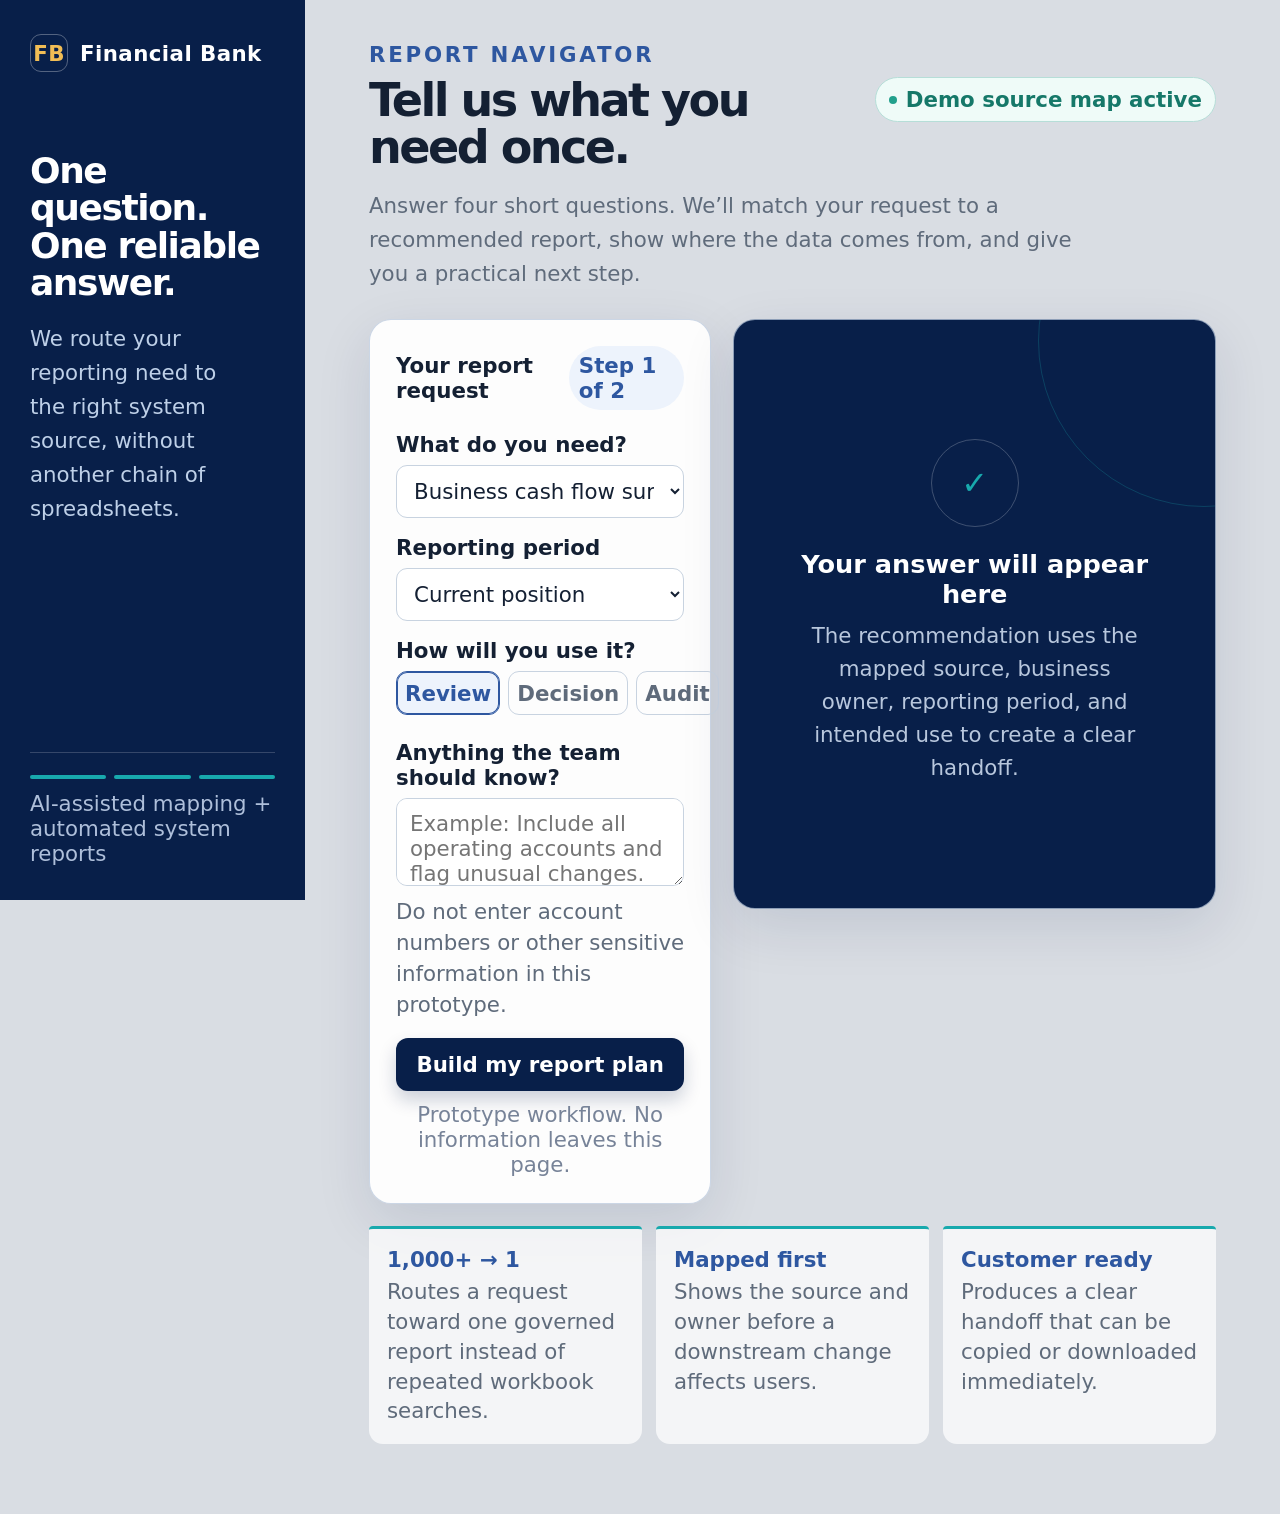
==== index.html @ 2d46524b "Add files via upload Add working Report Navigator webpage" ====
<!doctype html>
<html lang="en">
<head>
  <meta charset="utf-8">
  <meta name="viewport" content="width=device-width, initial-scale=1">
  <title>Financial Bank Report Navigator</title>
  <meta name="description" content="Turn one customer question into a reliable, system-sourced financial report plan.">
  <link rel="icon" type="image/svg+xml" href="data:image/svg+xml,%3Csvg xmlns='http://www.w3.org/2000/svg' viewBox='0 0 32 32'%3E%3Crect width='32' height='32' rx='8' fill='%230a2859'/%3E%3Cpath d='M8 9h16v4H8zm0 7h10v3H8zm0 6h13v3H8z' fill='%23fff'/%3E%3Ccircle cx='24' cy='21' r='5' fill='%231db7b2'/%3E%3Cpath d='m22 21 1.3 1.3L26 19.5' fill='none' stroke='%23fff' stroke-width='1.8'/%3E%3C/svg%3E">
  <style>
    :root{--navy:#081f49;--blue:#2e57a0;--teal:#18a9ad;--ink:#142033;--muted:#5f6b7b;--line:#d7e0ec;--ice:#f3f7fb;--white:#fff;--gold:#f1bd55;--good:#167869;--shadow:0 18px 55px rgba(8,31,73,.11)}
    *{box-sizing:border-box} html{scroll-behavior:smooth} body{margin:0;font-family:Inter,ui-sans-serif,system-ui,-apple-system,"Segoe UI",sans-serif;color:var(--ink);background:#d9dde3;min-height:100vh;font-size:16pt}
    button,input,select,textarea{font:inherit} button{cursor:pointer}.shell{min-height:100vh;display:grid;grid-template-columns:305px 1fr}.rail{background:var(--navy);color:white;padding:34px 30px;position:sticky;top:0;height:100vh;display:flex;flex-direction:column;overflow:hidden}.brand{display:flex;align-items:center;gap:12px;font-weight:760;letter-spacing:.02em}.mark{width:38px;height:38px;border:1px solid rgba(255,255,255,.3);display:grid;place-items:center;border-radius:11px;color:var(--gold)}.rail h1{font-size:2.25rem;line-height:1.04;margin:80px 0 20px;max-width:230px;letter-spacing:-.04em}.rail p{color:#bed0e8;line-height:1.6;margin:0;max-width:220px}.rail-foot{margin-top:auto;border-top:1px solid rgba(255,255,255,.18);padding-top:22px;font-size:.84rem;color:#aebfda}.progress{display:flex;gap:8px;margin-bottom:12px}.progress span{height:4px;flex:1;background:rgba(255,255,255,.18);border-radius:9px}.progress .on{background:var(--teal)}
    main{padding:42px clamp(26px,5vw,76px) 70px;max-width:1320px;width:100%}.eyebrow{color:var(--blue);font-size:.78rem;font-weight:800;letter-spacing:.13em;text-transform:uppercase;margin-bottom:10px}.topline{display:flex;justify-content:space-between;align-items:flex-start;gap:30px}.topline h2{font-size:clamp(2rem,3.6vw,3.75rem);letter-spacing:-.055em;line-height:1.02;margin:0;max-width:760px}.status{display:flex;align-items:center;gap:9px;border:1px solid #b6ded8;background:#effbf8;color:var(--good);border-radius:999px;padding:9px 13px;font-size:.82rem;font-weight:750;white-space:nowrap}.status i{width:8px;height:8px;border-radius:50%;background:#22a08c}.intro{color:var(--muted);max-width:720px;line-height:1.6;margin:18px 0 28px}
    .workspace{display:grid;grid-template-columns:minmax(340px,.83fr) minmax(430px,1.17fr);gap:22px;align-items:start}.panel{background:rgba(255,255,255,.93);border:1px solid rgba(186,201,220,.75);box-shadow:var(--shadow);border-radius:22px;padding:26px}.panel-head{display:flex;justify-content:space-between;align-items:center;margin-bottom:22px}.panel-head h3{margin:0;font-size:1.2rem}.step{font-size:.78rem;color:var(--blue);font-weight:780;background:#edf3fc;padding:7px 10px;border-radius:999px}.field{margin-bottom:17px}.field label,.group-label{display:block;font-size:.88rem;font-weight:760;margin:0 0 8px}.field small{display:block;color:var(--muted);font-size:.77rem;margin-top:6px;line-height:1.45}select,input,textarea{width:100%;border:1px solid #c8d3e0;border-radius:11px;padding:12px 13px;background:#fff;color:var(--ink);outline:none;transition:.18s}select:focus,input:focus,textarea:focus{border-color:var(--teal);box-shadow:0 0 0 3px rgba(24,169,173,.14)}textarea{resize:vertical;min-height:88px}.choices{display:grid;grid-template-columns:repeat(3,1fr);gap:8px}.choice{position:relative}.choice input{position:absolute;opacity:0;pointer-events:none}.choice label{display:flex;align-items:center;justify-content:center;text-align:center;min-height:44px;border:1px solid #c8d3e0;border-radius:11px;padding:8px;color:var(--muted);font-size:.84rem;font-weight:700}.choice input:checked+label{border-color:var(--blue);background:#edf3fc;color:var(--blue);box-shadow:inset 0 0 0 1px var(--blue)}.primary{width:100%;border:0;background:var(--navy);color:#fff;border-radius:12px;padding:14px 18px;font-weight:780;box-shadow:0 9px 18px rgba(8,31,73,.2);transition:.18s}.primary:hover{background:#12346c;transform:translateY(-1px)}.privacy{text-align:center;color:#778398;font-size:.75rem;margin:11px 0 0}
    .result{min-height:590px;background:var(--navy);color:#fff;overflow:hidden;position:relative}.result:before{content:"";position:absolute;width:330px;height:330px;border:1px solid rgba(24,169,173,.25);border-radius:50%;right:-155px;top:-145px}.empty{display:grid;place-items:center;text-align:center;min-height:530px;padding:40px}.empty-icon{width:88px;height:88px;margin:0 auto 22px;border:1px solid rgba(255,255,255,.22);border-radius:50%;display:grid;place-items:center;color:var(--teal);font-size:2rem}.empty h3{font-size:1.6rem;margin:0 0 10px}.empty p{color:#b8c7dd;max-width:370px;line-height:1.55;margin:0}.output{display:none;position:relative;z-index:1}.result .panel-head{border-bottom:1px solid rgba(255,255,255,.14);padding-bottom:18px}.result .panel-head h3{font-size:1.35rem}.confidence{display:flex;align-items:center;gap:8px;color:#8fe4d7;font-size:.8rem;font-weight:760}.result-title{font-size:clamp(1.65rem,3vw,2.55rem);line-height:1.04;letter-spacing:-.04em;margin:5px 0 10px}.result-sub{color:#b9c9df;line-height:1.5;margin:0 0 22px}.metrics{display:grid;grid-template-columns:repeat(3,1fr);gap:10px;margin-bottom:22px}.metric{padding:15px;background:rgba(255,255,255,.08);border:1px solid rgba(255,255,255,.1);border-radius:12px}.metric span{display:block;font-size:.72rem;color:#aebfda;text-transform:uppercase;letter-spacing:.08em;margin-bottom:6px}.metric strong{font-size:.98rem}.map{background:#f8fbff;color:var(--ink);border-radius:16px;padding:18px;margin-bottom:18px}.map-label{font-size:.74rem;font-weight:800;color:var(--blue);letter-spacing:.1em;text-transform:uppercase;margin-bottom:13px}.nodes{display:flex;align-items:center;gap:8px}.node{flex:1;text-align:center;border:1px solid var(--line);border-radius:10px;padding:11px 7px;font-size:.77rem;font-weight:730;background:#fff}.node.current{border-color:var(--teal);background:#eaf9f8;color:#087d80}.connector{height:2px;width:18px;background:var(--teal);flex:0 0 auto}.next{display:grid;grid-template-columns:1fr 1fr;gap:10px;margin-bottom:18px}.next div{border-left:3px solid var(--teal);background:rgba(255,255,255,.07);padding:10px 12px}.next span{display:block;color:#9fb2cd;font-size:.72rem;margin-bottom:3px}.next strong{font-size:.86rem}.actions{display:flex;gap:10px}.secondary,.ghost{flex:1;border-radius:11px;padding:11px 13px;font-weight:750}.secondary{border:0;background:var(--teal);color:#062e3f}.ghost{border:1px solid rgba(255,255,255,.27);background:transparent;color:white}.disclaimer{font-size:.72rem;color:#8fa4c3;line-height:1.45;margin:14px 0 0}
    .proof{display:grid;grid-template-columns:1fr 1fr 1fr;gap:14px;margin-top:22px}.proof article{border-top:3px solid var(--teal);background:rgba(255,255,255,.72);padding:18px;border-radius:4px 4px 14px 14px}.proof strong{display:block;color:var(--blue);font-size:1.2rem;margin-bottom:5px}.proof span{color:var(--muted);font-size:.82rem;line-height:1.4}.toast{position:fixed;right:25px;bottom:25px;background:var(--ink);color:#fff;padding:12px 16px;border-radius:10px;box-shadow:var(--shadow);font-size:.85rem;opacity:0;transform:translateY(10px);pointer-events:none;transition:.2s}.toast.show{opacity:1;transform:none}
    .rail-foot,.eyebrow,.status,.panel-head h3,.step,.field label,.group-label,.field small,.choice label,.privacy,.confidence,.metric span,.metric strong,.map-label,.node,.next span,.next strong,.disclaimer,.proof strong,.proof span,.toast{font-size:16pt}
    @media(max-width:950px){.shell{grid-template-columns:1fr}.rail{height:auto;position:relative;padding:20px 24px;display:block}.rail h1,.rail p,.rail-foot{display:none}.workspace{grid-template-columns:1fr}.topline{display:block}.status{display:inline-flex;margin-top:16px}.result{min-height:auto}.proof{grid-template-columns:1fr}.progress{display:none}}@media(max-width:560px){main{padding:28px 16px 50px}.panel{padding:20px;border-radius:17px}.choices,.metrics,.next{grid-template-columns:1fr}.nodes{flex-direction:column}.connector{width:2px;height:14px}.node{width:100%}.actions{flex-direction:column}.topline h2{font-size:2.35rem}}
  </style>
</head>
<body>
  <div class="shell">
    <aside class="rail">
      <div class="brand"><div class="mark">FB</div><span>Financial Bank</span></div>
      <h1>One question.<br>One reliable answer.</h1>
      <p>We route your reporting need to the right system source, without another chain of spreadsheets.</p>
      <div class="rail-foot"><div class="progress"><span class="on"></span><span class="on"></span><span class="on"></span></div>AI-assisted mapping + automated system reports</div>
    </aside>
    <main>
      <div class="eyebrow">Report Navigator</div>
      <div class="topline">
        <h2>Tell us what you need once.</h2>
        <div class="status"><i></i> Demo source map active</div>
      </div>
      <p class="intro">Answer four short questions. We’ll match your request to a recommended report, show where the data comes from, and give you a practical next step.</p>
      <section class="workspace" aria-label="Report request workflow">
        <form class="panel" id="requestForm">
          <div class="panel-head"><h3>Your report request</h3><span class="step">Step 1 of 2</span></div>
          <div class="field"><label for="need">What do you need?</label><select id="need" required><option value="cashflow">Business cash flow summary</option><option value="transactions">Transaction history</option><option value="loan">Loan payoff information</option><option value="account">Account balance summary</option><option value="custom">Something else</option></select></div>
          <div class="field"><label for="period">Reporting period</label><select id="period" required><option value="current">Current position</option><option value="month">This month</option><option value="quarter">This quarter</option><option value="year">Year to date</option><option value="custom">Custom period</option></select></div>
          <div class="field"><span class="group-label">How will you use it?</span><div class="choices"><div class="choice"><input checked type="radio" name="purpose" id="review" value="Review"><label for="review">Review</label></div><div class="choice"><input type="radio" name="purpose" id="decision" value="Decision"><label for="decision">Decision</label></div><div class="choice"><input type="radio" name="purpose" id="audit" value="Audit"><label for="audit">Audit</label></div></div></div>
          <div class="field"><label for="details">Anything the team should know?</label><textarea id="details" maxlength="240" placeholder="Example: Include all operating accounts and flag unusual changes."></textarea><small>Do not enter account numbers or other sensitive information in this prototype.</small></div>
          <button class="primary" type="submit">Build my report plan</button>
          <p class="privacy">Prototype workflow. No information leaves this page.</p>
        </form>
        <section class="panel result" aria-live="polite">
          <div class="empty" id="emptyState"><div><div class="empty-icon">✓</div><h3>Your answer will appear here</h3><p>The recommendation uses the mapped source, business owner, reporting period, and intended use to create a clear handoff.</p></div></div>
          <div class="output" id="output">
            <div class="panel-head"><h3>Recommended report plan</h3><span class="confidence">● High source confidence</span></div>
            <div class="result-title" id="resultTitle"></div><p class="result-sub" id="resultSub"></p>
            <div class="metrics"><div class="metric"><span>System source</span><strong id="source"></strong></div><div class="metric"><span>Data owner</span><strong id="owner"></strong></div><div class="metric"><span>Delivery</span><strong id="delivery"></strong></div></div>
            <div class="map"><div class="map-label">Dependency path</div><div class="nodes"><div class="node" id="inputNode">One request</div><div class="connector"></div><div class="node current" id="sourceNode"></div><div class="connector"></div><div class="node" id="reportNode"></div></div></div>
            <div class="next"><div><span>Validation</span><strong id="validation"></strong></div><div><span>Next step</span><strong id="nextStep"></strong></div></div>
            <div class="actions"><button type="button" class="secondary" id="downloadBtn">Download summary</button><button type="button" class="ghost" id="copyBtn">Copy for my banker</button></div>
            <p class="disclaimer">Illustrative recommendation based on the presentation’s proposed operating model. A data owner should validate the source and access before use.</p>
          </div>
        </section>
      </section>
      <section class="proof" aria-label="Why this approach"><article><strong>1,000+ → 1</strong><span>Routes a request toward one governed report instead of repeated workbook searches.</span></article><article><strong>Mapped first</strong><span>Shows the source and owner before a downstream change affects users.</span></article><article><strong>Customer ready</strong><span>Produces a clear handoff that can be copied or downloaded immediately.</span></article></section>
    </main>
  </div>
  <div class="toast" id="toast" role="status"></div>
  <script>
    const catalog={
      cashflow:{title:'Consolidated Business Cash Flow Report',source:'Treasury reporting layer',owner:'Treasury Data Office',delivery:'Next business day',validation:'Reconcile opening and closing cash',next:'Confirm included legal entities'},
      transactions:{title:'Verified Transaction Activity Report',source:'Core transaction platform',owner:'Deposit Operations',delivery:'Within 4 hours',validation:'Match totals to posted ledger',next:'Confirm accounts and date range'},
      loan:{title:'Current Loan Payoff Statement',source:'Loan servicing system',owner:'Lending Operations',delivery:'Within 1 business day',validation:'Validate interest through payoff date',next:'Confirm requested payoff date'},
      account:{title:'Current Account Position Report',source:'Core banking ledger',owner:'Financial Reporting',delivery:'Within 2 hours',validation:'Reconcile to the current ledger',next:'Confirm included accounts'},
      custom:{title:'Custom Financial Information Request',source:'Source map review queue',owner:'Finance Data Steward',delivery:'Initial review in 1 day',validation:'Identify system of record',next:'Data owner confirms scope'}
    };
    let latest=null;
    function buildPlan(input){
      const base=catalog[input.need]||catalog.custom; const periodLabels={current:'current position',month:'this month',quarter:'this quarter',year:'year to date',custom:'the requested period'};
      return {...base,need:input.need,period:input.period,purpose:input.purpose,details:(input.details||'').trim(),summary:`Prepared for ${input.purpose.toLowerCase()} using ${periodLabels[input.period]||'the requested period'}. The report begins with ${base.source}, then ${base.validation.toLowerCase()} before delivery.`};
    }
    function readForm(){return {need:document.getElementById('need').value,period:document.getElementById('period').value,purpose:document.querySelector('input[name="purpose"]:checked').value,details:document.getElementById('details').value}}
    function render(plan){latest=plan;document.getElementById('emptyState').style.display='none';document.getElementById('output').style.display='block';document.getElementById('resultTitle').textContent=plan.title;document.getElementById('resultSub').textContent=plan.summary;document.getElementById('source').textContent=plan.source;document.getElementById('owner').textContent=plan.owner;document.getElementById('delivery').textContent=plan.delivery;document.getElementById('sourceNode').textContent=plan.source;document.getElementById('reportNode').textContent=plan.title;document.getElementById('validation').textContent=plan.validation;document.getElementById('nextStep').textContent=plan.next;return plan}
    function notify(message){const t=document.getElementById('toast');t.textContent=message;t.classList.add('show');setTimeout(()=>t.classList.remove('show'),2200)}
    function summaryText(p){return `FINANCIAL BANK REPORT PLAN\n\nRecommended report: ${p.title}\nSystem source: ${p.source}\nData owner: ${p.owner}\nExpected delivery: ${p.delivery}\nPurpose: ${p.purpose}\nValidation: ${p.validation}\nNext step: ${p.next}${p.details?`\nRequest note: ${p.details}`:''}\n\nIllustrative prototype. Validate the source and access with the data owner.`}
    document.getElementById('requestForm').addEventListener('submit',e=>{e.preventDefault();render(buildPlan(readForm()));if(innerWidth<951)document.querySelector('.result').scrollIntoView({behavior:'smooth',block:'start'})});
    document.getElementById('copyBtn').addEventListener('click',async()=>{if(!latest)return;await navigator.clipboard.writeText(summaryText(latest));notify('Summary copied')});
    document.getElementById('downloadBtn').addEventListener('click',()=>{if(!latest)return;const blob=new Blob([summaryText(latest)],{type:'text/plain'});const url=URL.createObjectURL(blob);const a=document.createElement('a');a.href=url;a.download='financial-bank-report-plan.txt';a.hidden=true;document.body.appendChild(a);a.addEventListener('click',()=>requestAnimationFrame(()=>{notify('Download started');a.remove();setTimeout(()=>URL.revokeObjectURL(url),1000)}),{once:true});a.click()});
    function registerWebMCP(){const ctx=document.modelContext;if(!ctx?.registerTool)return;try{ctx.registerTool({name:'build_financial_report_plan',title:'Build financial report plan',description:'Create and display a recommended system-sourced financial report plan from a visitor request.',inputSchema:{type:'object',properties:{need:{type:'string',enum:['cashflow','transactions','loan','account','custom']},period:{type:'string',enum:['current','month','quarter','year','custom']},purpose:{type:'string',enum:['Review','Decision','Audit']},details:{type:'string',maxLength:240}},required:['need','period','purpose'],additionalProperties:false},annotations:{readOnlyHint:false,untrustedContentHint:false},execute(input){if(!catalog[input?.need])throw new Error('Choose a valid report need.');if(!['current','month','quarter','year','custom'].includes(input.period))throw new Error('Choose a valid reporting period.');if(!['Review','Decision','Audit'].includes(input.purpose))throw new Error('Choose a valid purpose.');document.getElementById('need').value=input.need;document.getElementById('period').value=input.period;document.getElementById(input.purpose.toLowerCase()).checked=true;document.getElementById('details').value=input.details||'';const plan=render(buildPlan(input));return {report:plan.title,source:plan.source,owner:plan.owner,delivery:plan.delivery,validation:plan.validation,next_step:plan.next}}});}catch(e){console.warn('WebMCP registration unavailable',e)}}
    window.__reportNavigator={buildPlan,render,readForm,catalog};registerWebMCP();
  </script>
</body>
</html>
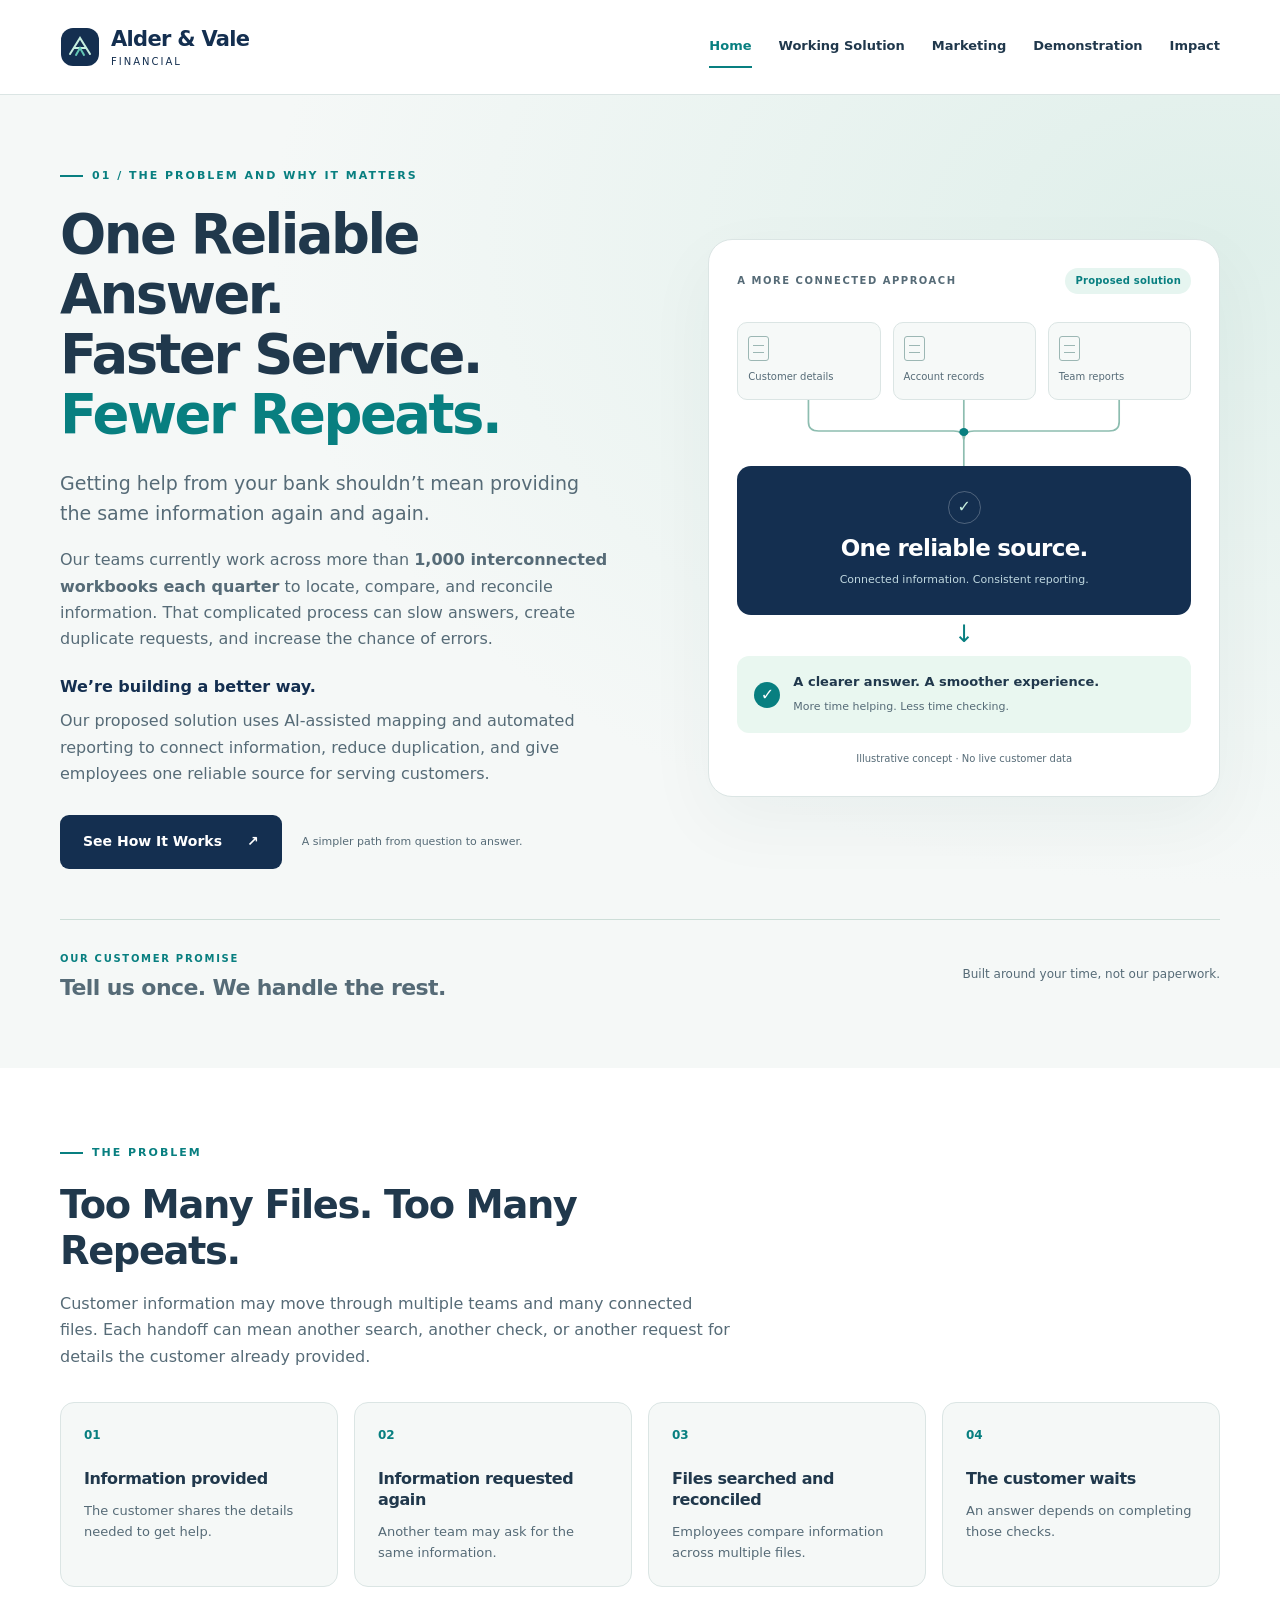
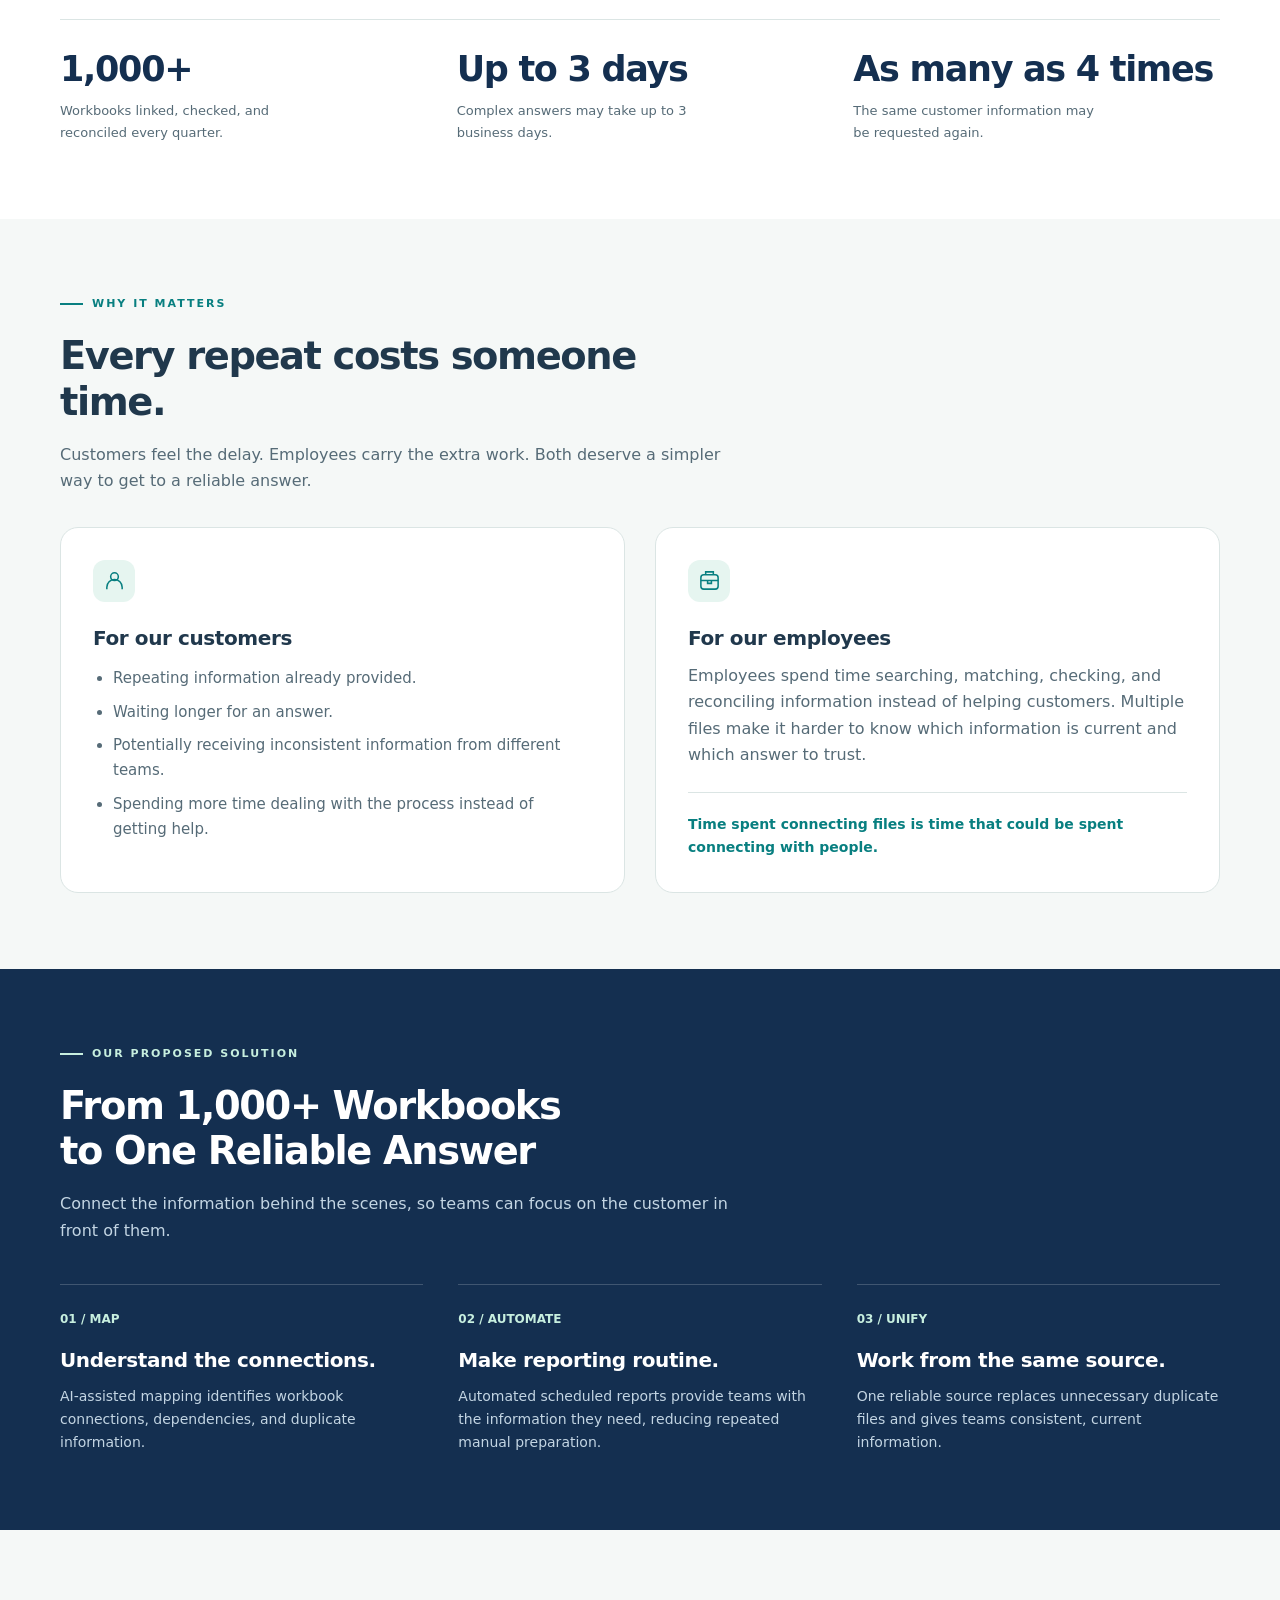
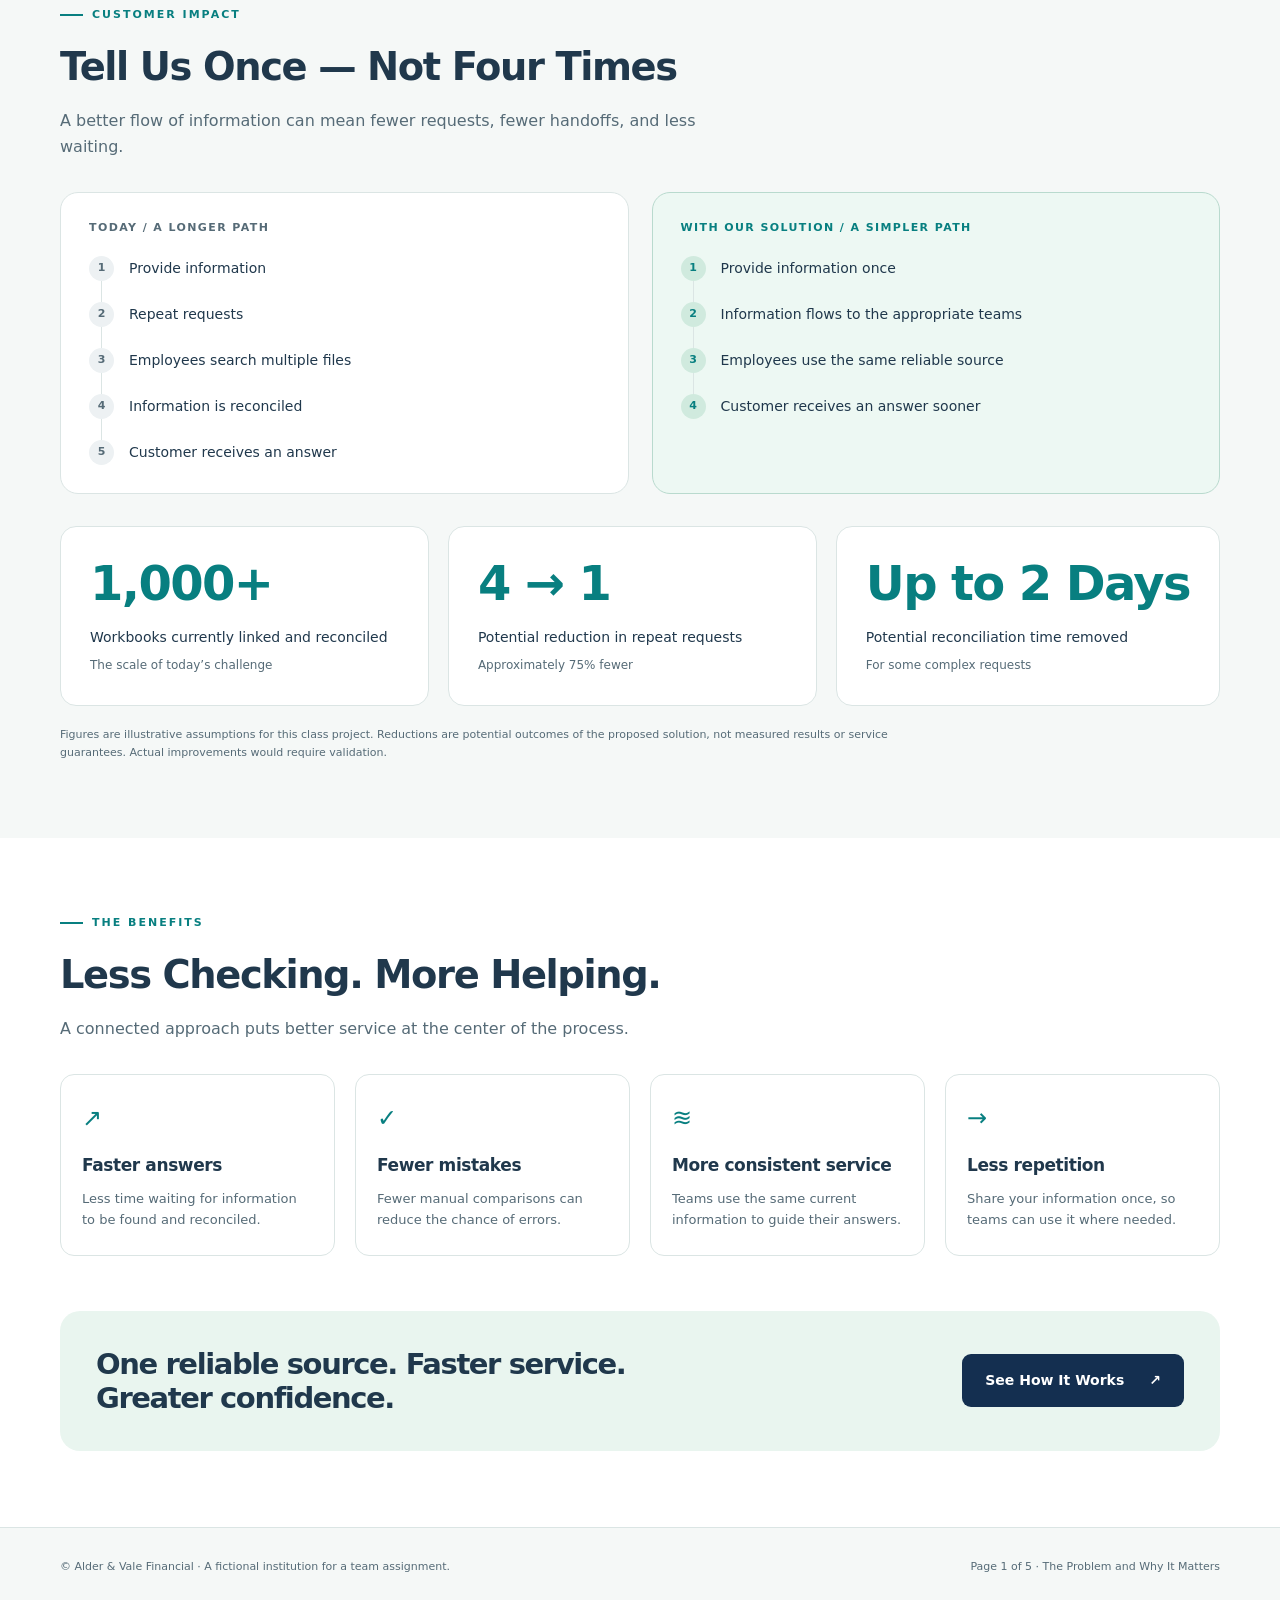
==== commit c2e981f3: "Complete five-page team website with marketing video and evidence" ====
--- a/index.html
+++ b/index.html
@@ -3,85 +3,65 @@
 <head>
   <meta charset="utf-8">
   <meta name="viewport" content="width=device-width, initial-scale=1">
-  <title>Financial Bank Report Navigator</title>
-  <meta name="description" content="Turn one customer question into a reliable, system-sourced financial report plan.">
-  <link rel="icon" type="image/svg+xml" href="data:image/svg+xml,%3Csvg xmlns='http://www.w3.org/2000/svg' viewBox='0 0 32 32'%3E%3Crect width='32' height='32' rx='8' fill='%230a2859'/%3E%3Cpath d='M8 9h16v4H8zm0 7h10v3H8zm0 6h13v3H8z' fill='%23fff'/%3E%3Ccircle cx='24' cy='21' r='5' fill='%231db7b2'/%3E%3Cpath d='m22 21 1.3 1.3L26 19.5' fill='none' stroke='%23fff' stroke-width='1.8'/%3E%3C/svg%3E">
-  <style>
-    :root{--navy:#081f49;--blue:#2e57a0;--teal:#18a9ad;--ink:#142033;--muted:#5f6b7b;--line:#d7e0ec;--ice:#f3f7fb;--white:#fff;--gold:#f1bd55;--good:#167869;--shadow:0 18px 55px rgba(8,31,73,.11)}
-    *{box-sizing:border-box} html{scroll-behavior:smooth} body{margin:0;font-family:Inter,ui-sans-serif,system-ui,-apple-system,"Segoe UI",sans-serif;color:var(--ink);background:#d9dde3;min-height:100vh;font-size:16pt}
-    button,input,select,textarea{font:inherit} button{cursor:pointer}.shell{min-height:100vh;display:grid;grid-template-columns:305px 1fr}.rail{background:var(--navy);color:white;padding:34px 30px;position:sticky;top:0;height:100vh;display:flex;flex-direction:column;overflow:hidden}.brand{display:flex;align-items:center;gap:12px;font-weight:760;letter-spacing:.02em}.mark{width:38px;height:38px;border:1px solid rgba(255,255,255,.3);display:grid;place-items:center;border-radius:11px;color:var(--gold)}.rail h1{font-size:2.25rem;line-height:1.04;margin:80px 0 20px;max-width:230px;letter-spacing:-.04em}.rail p{color:#bed0e8;line-height:1.6;margin:0;max-width:220px}.rail-foot{margin-top:auto;border-top:1px solid rgba(255,255,255,.18);padding-top:22px;font-size:.84rem;color:#aebfda}.progress{display:flex;gap:8px;margin-bottom:12px}.progress span{height:4px;flex:1;background:rgba(255,255,255,.18);border-radius:9px}.progress .on{background:var(--teal)}
-    main{padding:42px clamp(26px,5vw,76px) 70px;max-width:1320px;width:100%}.eyebrow{color:var(--blue);font-size:.78rem;font-weight:800;letter-spacing:.13em;text-transform:uppercase;margin-bottom:10px}.topline{display:flex;justify-content:space-between;align-items:flex-start;gap:30px}.topline h2{font-size:clamp(2rem,3.6vw,3.75rem);letter-spacing:-.055em;line-height:1.02;margin:0;max-width:760px}.status{display:flex;align-items:center;gap:9px;border:1px solid #b6ded8;background:#effbf8;color:var(--good);border-radius:999px;padding:9px 13px;font-size:.82rem;font-weight:750;white-space:nowrap}.status i{width:8px;height:8px;border-radius:50%;background:#22a08c}.intro{color:var(--muted);max-width:720px;line-height:1.6;margin:18px 0 28px}
-    .workspace{display:grid;grid-template-columns:minmax(340px,.83fr) minmax(430px,1.17fr);gap:22px;align-items:start}.panel{background:rgba(255,255,255,.93);border:1px solid rgba(186,201,220,.75);box-shadow:var(--shadow);border-radius:22px;padding:26px}.panel-head{display:flex;justify-content:space-between;align-items:center;margin-bottom:22px}.panel-head h3{margin:0;font-size:1.2rem}.step{font-size:.78rem;color:var(--blue);font-weight:780;background:#edf3fc;padding:7px 10px;border-radius:999px}.field{margin-bottom:17px}.field label,.group-label{display:block;font-size:.88rem;font-weight:760;margin:0 0 8px}.field small{display:block;color:var(--muted);font-size:.77rem;margin-top:6px;line-height:1.45}select,input,textarea{width:100%;border:1px solid #c8d3e0;border-radius:11px;padding:12px 13px;background:#fff;color:var(--ink);outline:none;transition:.18s}select:focus,input:focus,textarea:focus{border-color:var(--teal);box-shadow:0 0 0 3px rgba(24,169,173,.14)}textarea{resize:vertical;min-height:88px}.choices{display:grid;grid-template-columns:repeat(3,1fr);gap:8px}.choice{position:relative}.choice input{position:absolute;opacity:0;pointer-events:none}.choice label{display:flex;align-items:center;justify-content:center;text-align:center;min-height:44px;border:1px solid #c8d3e0;border-radius:11px;padding:8px;color:var(--muted);font-size:.84rem;font-weight:700}.choice input:checked+label{border-color:var(--blue);background:#edf3fc;color:var(--blue);box-shadow:inset 0 0 0 1px var(--blue)}.primary{width:100%;border:0;background:var(--navy);color:#fff;border-radius:12px;padding:14px 18px;font-weight:780;box-shadow:0 9px 18px rgba(8,31,73,.2);transition:.18s}.primary:hover{background:#12346c;transform:translateY(-1px)}.privacy{text-align:center;color:#778398;font-size:.75rem;margin:11px 0 0}
-    .result{min-height:590px;background:var(--navy);color:#fff;overflow:hidden;position:relative}.result:before{content:"";position:absolute;width:330px;height:330px;border:1px solid rgba(24,169,173,.25);border-radius:50%;right:-155px;top:-145px}.empty{display:grid;place-items:center;text-align:center;min-height:530px;padding:40px}.empty-icon{width:88px;height:88px;margin:0 auto 22px;border:1px solid rgba(255,255,255,.22);border-radius:50%;display:grid;place-items:center;color:var(--teal);font-size:2rem}.empty h3{font-size:1.6rem;margin:0 0 10px}.empty p{color:#b8c7dd;max-width:370px;line-height:1.55;margin:0}.output{display:none;position:relative;z-index:1}.result .panel-head{border-bottom:1px solid rgba(255,255,255,.14);padding-bottom:18px}.result .panel-head h3{font-size:1.35rem}.confidence{display:flex;align-items:center;gap:8px;color:#8fe4d7;font-size:.8rem;font-weight:760}.result-title{font-size:clamp(1.65rem,3vw,2.55rem);line-height:1.04;letter-spacing:-.04em;margin:5px 0 10px}.result-sub{color:#b9c9df;line-height:1.5;margin:0 0 22px}.metrics{display:grid;grid-template-columns:repeat(3,1fr);gap:10px;margin-bottom:22px}.metric{padding:15px;background:rgba(255,255,255,.08);border:1px solid rgba(255,255,255,.1);border-radius:12px}.metric span{display:block;font-size:.72rem;color:#aebfda;text-transform:uppercase;letter-spacing:.08em;margin-bottom:6px}.metric strong{font-size:.98rem}.map{background:#f8fbff;color:var(--ink);border-radius:16px;padding:18px;margin-bottom:18px}.map-label{font-size:.74rem;font-weight:800;color:var(--blue);letter-spacing:.1em;text-transform:uppercase;margin-bottom:13px}.nodes{display:flex;align-items:center;gap:8px}.node{flex:1;text-align:center;border:1px solid var(--line);border-radius:10px;padding:11px 7px;font-size:.77rem;font-weight:730;background:#fff}.node.current{border-color:var(--teal);background:#eaf9f8;color:#087d80}.connector{height:2px;width:18px;background:var(--teal);flex:0 0 auto}.next{display:grid;grid-template-columns:1fr 1fr;gap:10px;margin-bottom:18px}.next div{border-left:3px solid var(--teal);background:rgba(255,255,255,.07);padding:10px 12px}.next span{display:block;color:#9fb2cd;font-size:.72rem;margin-bottom:3px}.next strong{font-size:.86rem}.actions{display:flex;gap:10px}.secondary,.ghost{flex:1;border-radius:11px;padding:11px 13px;font-weight:750}.secondary{border:0;background:var(--teal);color:#062e3f}.ghost{border:1px solid rgba(255,255,255,.27);background:transparent;color:white}.disclaimer{font-size:.72rem;color:#8fa4c3;line-height:1.45;margin:14px 0 0}
-    .proof{display:grid;grid-template-columns:1fr 1fr 1fr;gap:14px;margin-top:22px}.proof article{border-top:3px solid var(--teal);background:rgba(255,255,255,.72);padding:18px;border-radius:4px 4px 14px 14px}.proof strong{display:block;color:var(--blue);font-size:1.2rem;margin-bottom:5px}.proof span{color:var(--muted);font-size:.82rem;line-height:1.4}.toast{position:fixed;right:25px;bottom:25px;background:var(--ink);color:#fff;padding:12px 16px;border-radius:10px;box-shadow:var(--shadow);font-size:.85rem;opacity:0;transform:translateY(10px);pointer-events:none;transition:.2s}.toast.show{opacity:1;transform:none}
-    .rail-foot,.eyebrow,.status,.panel-head h3,.step,.field label,.group-label,.field small,.choice label,.privacy,.confidence,.metric span,.metric strong,.map-label,.node,.next span,.next strong,.disclaimer,.proof strong,.proof span,.toast{font-size:16pt}
-    @media(max-width:950px){.shell{grid-template-columns:1fr}.rail{height:auto;position:relative;padding:20px 24px;display:block}.rail h1,.rail p,.rail-foot{display:none}.workspace{grid-template-columns:1fr}.topline{display:block}.status{display:inline-flex;margin-top:16px}.result{min-height:auto}.proof{grid-template-columns:1fr}.progress{display:none}}@media(max-width:560px){main{padding:28px 16px 50px}.panel{padding:20px;border-radius:17px}.choices,.metrics,.next{grid-template-columns:1fr}.nodes{flex-direction:column}.connector{width:2px;height:14px}.node{width:100%}.actions{flex-direction:column}.topline h2{font-size:2.35rem}}
-  </style>
+  <title>The Problem and Why It Matters | Alder &amp; Vale Financial</title>
+  <meta name="description" content="Alder & Vale Financial's proposed approach to faster answers: AI-assisted mapping, automated reporting, and one reliable source. A fictional team project.">
+  <link rel="stylesheet" href="site.css">
+  <script src="site.js" defer></script>
 </head>
 <body>
-  <div class="shell">
-    <aside class="rail">
-      <div class="brand"><div class="mark">FB</div><span>Financial Bank</span></div>
-      <h1>One question.<br>One reliable answer.</h1>
-      <p>We route your reporting need to the right system source, without another chain of spreadsheets.</p>
-      <div class="rail-foot"><div class="progress"><span class="on"></span><span class="on"></span><span class="on"></span></div>AI-assisted mapping + automated system reports</div>
-    </aside>
-    <main>
-      <div class="eyebrow">Report Navigator</div>
-      <div class="topline">
-        <h2>Tell us what you need once.</h2>
-        <div class="status"><i></i> Demo source map active</div>
-      </div>
-      <p class="intro">Answer four short questions. We’ll match your request to a recommended report, show where the data comes from, and give you a practical next step.</p>
-      <section class="workspace" aria-label="Report request workflow">
-        <form class="panel" id="requestForm">
-          <div class="panel-head"><h3>Your report request</h3><span class="step">Step 1 of 2</span></div>
-          <div class="field"><label for="need">What do you need?</label><select id="need" required><option value="cashflow">Business cash flow summary</option><option value="transactions">Transaction history</option><option value="loan">Loan payoff information</option><option value="account">Account balance summary</option><option value="custom">Something else</option></select></div>
-          <div class="field"><label for="period">Reporting period</label><select id="period" required><option value="current">Current position</option><option value="month">This month</option><option value="quarter">This quarter</option><option value="year">Year to date</option><option value="custom">Custom period</option></select></div>
-          <div class="field"><span class="group-label">How will you use it?</span><div class="choices"><div class="choice"><input checked type="radio" name="purpose" id="review" value="Review"><label for="review">Review</label></div><div class="choice"><input type="radio" name="purpose" id="decision" value="Decision"><label for="decision">Decision</label></div><div class="choice"><input type="radio" name="purpose" id="audit" value="Audit"><label for="audit">Audit</label></div></div></div>
-          <div class="field"><label for="details">Anything the team should know?</label><textarea id="details" maxlength="240" placeholder="Example: Include all operating accounts and flag unusual changes."></textarea><small>Do not enter account numbers or other sensitive information in this prototype.</small></div>
-          <button class="primary" type="submit">Build my report plan</button>
-          <p class="privacy">Prototype workflow. No information leaves this page.</p>
-        </form>
-        <section class="panel result" aria-live="polite">
-          <div class="empty" id="emptyState"><div><div class="empty-icon">✓</div><h3>Your answer will appear here</h3><p>The recommendation uses the mapped source, business owner, reporting period, and intended use to create a clear handoff.</p></div></div>
-          <div class="output" id="output">
-            <div class="panel-head"><h3>Recommended report plan</h3><span class="confidence">● High source confidence</span></div>
-            <div class="result-title" id="resultTitle"></div><p class="result-sub" id="resultSub"></p>
-            <div class="metrics"><div class="metric"><span>System source</span><strong id="source"></strong></div><div class="metric"><span>Data owner</span><strong id="owner"></strong></div><div class="metric"><span>Delivery</span><strong id="delivery"></strong></div></div>
-            <div class="map"><div class="map-label">Dependency path</div><div class="nodes"><div class="node" id="inputNode">One request</div><div class="connector"></div><div class="node current" id="sourceNode"></div><div class="connector"></div><div class="node" id="reportNode"></div></div></div>
-            <div class="next"><div><span>Validation</span><strong id="validation"></strong></div><div><span>Next step</span><strong id="nextStep"></strong></div></div>
-            <div class="actions"><button type="button" class="secondary" id="downloadBtn">Download summary</button><button type="button" class="ghost" id="copyBtn">Copy for my banker</button></div>
-            <p class="disclaimer">Illustrative recommendation based on the presentation’s proposed operating model. A data owner should validate the source and access before use.</p>
-          </div>
-        </section>
-      </section>
-      <section class="proof" aria-label="Why this approach"><article><strong>1,000+ → 1</strong><span>Routes a request toward one governed report instead of repeated workbook searches.</span></article><article><strong>Mapped first</strong><span>Shows the source and owner before a downstream change affects users.</span></article><article><strong>Customer ready</strong><span>Produces a clear handoff that can be copied or downloaded immediately.</span></article></section>
-    </main>
+<a class="skip" href="#main">Skip to content</a>
+<header class="site-header"><div class="wrap header-inner">
+  <a class="brand" href="index.html" aria-label="Alder and Vale Financial home"><svg viewBox="0 0 40 40" fill="none" aria-hidden="true"><rect x="1" y="1" width="38" height="38" rx="12" fill="#142f50"/><path d="m10 27 10-16 10 16M15 21h10" stroke="#c7efdf" stroke-width="2" stroke-linecap="round"/><path d="m16 28 4-7 4 7" stroke="#63c7b4" stroke-width="2" stroke-linecap="round"/></svg><span><strong>Alder &amp; Vale</strong><small>Financial</small></span></a>
+  <button class="nav-toggle" type="button" aria-controls="site-navigation" aria-expanded="false">Menu <span aria-hidden="true">☰</span></button>
+  <nav class="nav" id="site-navigation" aria-label="Main navigation"><a href="index.html" aria-current="page">Home</a><a href="working-solution.html">Working Solution</a><a href="marketing.html">Marketing</a><a href="demonstration.html">Demonstration</a><a href="impact.html">Impact</a></nav>
+</div></header>
+<main id="main">
+<section class="hero"><div class="wrap">
+  <div class="hero-grid"><div class="hero-copy">
+    <p class="eyebrow">01 / The Problem and Why It Matters</p>
+    <h1>One Reliable Answer.<br>Faster Service.<br><span>Fewer Repeats.</span></h1>
+    <p class="lead">Getting help from your bank shouldn’t mean providing the same information again and again.</p>
+    <p>Our teams currently work across more than <strong>1,000 interconnected workbooks each quarter</strong> to locate, compare, and reconcile information. That complicated process can slow answers, create duplicate requests, and increase the chance of errors.</p>
+    <p class="better">We’re building a better way.</p>
+    <p>Our proposed solution uses AI-assisted mapping and automated reporting to connect information, reduce duplication, and give employees one reliable source for serving customers.</p>
+    <div class="hero-actions"><a class="button" href="working-solution.html">See How It Works <span aria-hidden="true">↗</span></a><small>A simpler path from question to answer.</small></div>
   </div>
-  <div class="toast" id="toast" role="status"></div>
-  <script>
-    const catalog={
-      cashflow:{title:'Consolidated Business Cash Flow Report',source:'Treasury reporting layer',owner:'Treasury Data Office',delivery:'Next business day',validation:'Reconcile opening and closing cash',next:'Confirm included legal entities'},
-      transactions:{title:'Verified Transaction Activity Report',source:'Core transaction platform',owner:'Deposit Operations',delivery:'Within 4 hours',validation:'Match totals to posted ledger',next:'Confirm accounts and date range'},
-      loan:{title:'Current Loan Payoff Statement',source:'Loan servicing system',owner:'Lending Operations',delivery:'Within 1 business day',validation:'Validate interest through payoff date',next:'Confirm requested payoff date'},
-      account:{title:'Current Account Position Report',source:'Core banking ledger',owner:'Financial Reporting',delivery:'Within 2 hours',validation:'Reconcile to the current ledger',next:'Confirm included accounts'},
-      custom:{title:'Custom Financial Information Request',source:'Source map review queue',owner:'Finance Data Steward',delivery:'Initial review in 1 day',validation:'Identify system of record',next:'Data owner confirms scope'}
-    };
-    let latest=null;
-    function buildPlan(input){
-      const base=catalog[input.need]||catalog.custom; const periodLabels={current:'current position',month:'this month',quarter:'this quarter',year:'year to date',custom:'the requested period'};
-      return {...base,need:input.need,period:input.period,purpose:input.purpose,details:(input.details||'').trim(),summary:`Prepared for ${input.purpose.toLowerCase()} using ${periodLabels[input.period]||'the requested period'}. The report begins with ${base.source}, then ${base.validation.toLowerCase()} before delivery.`};
-    }
-    function readForm(){return {need:document.getElementById('need').value,period:document.getElementById('period').value,purpose:document.querySelector('input[name="purpose"]:checked').value,details:document.getElementById('details').value}}
-    function render(plan){latest=plan;document.getElementById('emptyState').style.display='none';document.getElementById('output').style.display='block';document.getElementById('resultTitle').textContent=plan.title;document.getElementById('resultSub').textContent=plan.summary;document.getElementById('source').textContent=plan.source;document.getElementById('owner').textContent=plan.owner;document.getElementById('delivery').textContent=plan.delivery;document.getElementById('sourceNode').textContent=plan.source;document.getElementById('reportNode').textContent=plan.title;document.getElementById('validation').textContent=plan.validation;document.getElementById('nextStep').textContent=plan.next;return plan}
-    function notify(message){const t=document.getElementById('toast');t.textContent=message;t.classList.add('show');setTimeout(()=>t.classList.remove('show'),2200)}
-    function summaryText(p){return `FINANCIAL BANK REPORT PLAN\n\nRecommended report: ${p.title}\nSystem source: ${p.source}\nData owner: ${p.owner}\nExpected delivery: ${p.delivery}\nPurpose: ${p.purpose}\nValidation: ${p.validation}\nNext step: ${p.next}${p.details?`\nRequest note: ${p.details}`:''}\n\nIllustrative prototype. Validate the source and access with the data owner.`}
-    document.getElementById('requestForm').addEventListener('submit',e=>{e.preventDefault();render(buildPlan(readForm()));if(innerWidth<951)document.querySelector('.result').scrollIntoView({behavior:'smooth',block:'start'})});
-    document.getElementById('copyBtn').addEventListener('click',async()=>{if(!latest)return;await navigator.clipboard.writeText(summaryText(latest));notify('Summary copied')});
-    document.getElementById('downloadBtn').addEventListener('click',()=>{if(!latest)return;const blob=new Blob([summaryText(latest)],{type:'text/plain'});const url=URL.createObjectURL(blob);const a=document.createElement('a');a.href=url;a.download='financial-bank-report-plan.txt';a.hidden=true;document.body.appendChild(a);a.addEventListener('click',()=>requestAnimationFrame(()=>{notify('Download started');a.remove();setTimeout(()=>URL.revokeObjectURL(url),1000)}),{once:true});a.click()});
-    function registerWebMCP(){const ctx=document.modelContext;if(!ctx?.registerTool)return;try{ctx.registerTool({name:'build_financial_report_plan',title:'Build financial report plan',description:'Create and display a recommended system-sourced financial report plan from a visitor request.',inputSchema:{type:'object',properties:{need:{type:'string',enum:['cashflow','transactions','loan','account','custom']},period:{type:'string',enum:['current','month','quarter','year','custom']},purpose:{type:'string',enum:['Review','Decision','Audit']},details:{type:'string',maxLength:240}},required:['need','period','purpose'],additionalProperties:false},annotations:{readOnlyHint:false,untrustedContentHint:false},execute(input){if(!catalog[input?.need])throw new Error('Choose a valid report need.');if(!['current','month','quarter','year','custom'].includes(input.period))throw new Error('Choose a valid reporting period.');if(!['Review','Decision','Audit'].includes(input.purpose))throw new Error('Choose a valid purpose.');document.getElementById('need').value=input.need;document.getElementById('period').value=input.period;document.getElementById(input.purpose.toLowerCase()).checked=true;document.getElementById('details').value=input.details||'';const plan=render(buildPlan(input));return {report:plan.title,source:plan.source,owner:plan.owner,delivery:plan.delivery,validation:plan.validation,next_step:plan.next}}});}catch(e){console.warn('WebMCP registration unavailable',e)}}
-    window.__reportNavigator={buildPlan,render,readForm,catalog};registerWebMCP();
-  </script>
+  <div class="source-visual" role="img" aria-label="Proposed workflow: customer, account, and reporting information connect to one reliable source, helping teams deliver a consistent answer.">
+    <div class="visual-top"><span>A MORE CONNECTED APPROACH</span><span>Proposed solution</span></div>
+    <div class="files" aria-hidden="true"><div class="file"><div class="file-icon"></div>Customer details</div><div class="file"><div class="file-icon"></div>Account records</div><div class="file"><div class="file-icon"></div>Team reports</div></div>
+    <svg class="connections" viewBox="0 0 400 66" preserveAspectRatio="none" aria-hidden="true"><path d="M63 0v22q0 9 9 9h119q9 0 9 9v26M200 0v66M337 0v22q0 9-9 9H209q-9 0-9 9" stroke="#8dbdb0" fill="none" stroke-width="1.5"/><circle cx="200" cy="32" r="4" fill="#087f80"/></svg>
+    <div class="source-core"><span class="core-icon" aria-hidden="true">✓</span><strong>One reliable source.</strong><p>Connected information. Consistent reporting.</p></div>
+    <div class="flow-line" aria-hidden="true">↓</div><div class="answer"><span class="check" aria-hidden="true">✓</span><div><strong>A clearer answer. A smoother experience.</strong><small>More time helping. Less time checking.</small></div></div>
+    <p class="visual-caption">Illustrative concept · No live customer data</p>
+  </div></div>
+  <div class="promise"><div><span class="tag">Our customer promise</span><p><strong>Tell us once. We handle the rest.</strong></p></div><p>Built around your time, not our paperwork.</p></div>
+</div></section>
+<section class="section white" aria-labelledby="problem-heading"><div class="wrap">
+  <div class="section-head"><p class="eyebrow">The problem</p><h2 id="problem-heading">Too Many Files. Too Many Repeats.</h2><p>Customer information may move through multiple teams and many connected files. Each handoff can mean another search, another check, or another request for details the customer already provided.</p></div>
+  <ol class="process"><li><span class="number" aria-hidden="true">01</span><h3>Information provided</h3><p>The customer shares the details needed to get help.</p></li><li><span class="number" aria-hidden="true">02</span><h3>Information requested again</h3><p>Another team may ask for the same information.</p></li><li><span class="number" aria-hidden="true">03</span><h3>Files searched and reconciled</h3><p>Employees compare information across multiple files.</p></li><li><span class="number" aria-hidden="true">04</span><h3>The customer waits</h3><p>An answer depends on completing those checks.</p></li></ol>
+  <div class="facts"><div><strong>1,000+</strong><p>Workbooks linked, checked, and reconciled every quarter.</p></div><div><strong>Up to 3 days</strong><p>Complex answers may take up to 3 business days.</p></div><div><strong>As many as 4 times</strong><p>The same customer information may be requested again.</p></div></div>
+</div></section>
+<section class="section" aria-labelledby="matters-heading"><div class="wrap">
+  <div class="section-head"><p class="eyebrow">Why it matters</p><h2 id="matters-heading">Every repeat costs someone time.</h2><p>Customers feel the delay. Employees carry the extra work. Both deserve a simpler way to get to a reliable answer.</p></div>
+  <div class="split"><article class="impact-card"><div class="card-icon" aria-hidden="true"><svg viewBox="0 0 24 24"><circle cx="12" cy="8" r="4"/><path d="M4 21v-2a8 8 0 0 1 16 0v2"/></svg></div><h3>For our customers</h3><ul><li>Repeating information already provided.</li><li>Waiting longer for an answer.</li><li>Potentially receiving inconsistent information from different teams.</li><li>Spending more time dealing with the process instead of getting help.</li></ul></article>
+  <article class="impact-card"><div class="card-icon" aria-hidden="true"><svg viewBox="0 0 24 24"><rect x="3" y="6" width="18" height="15" rx="3"/><path d="M8 6V3h8v3M3 12h18M10 12v3h4v-3"/></svg></div><h3>For our employees</h3><p>Employees spend time searching, matching, checking, and reconciling information instead of helping customers. Multiple files make it harder to know which information is current and which answer to trust.</p><p class="employee-note">Time spent connecting files is time that could be spent connecting with people.</p></article></div>
+</div></section>
+<section class="section solution" aria-labelledby="solution-heading"><div class="wrap">
+  <div class="section-head"><p class="eyebrow">Our proposed solution</p><h2 id="solution-heading">From 1,000+ Workbooks<br>to One Reliable Answer</h2><p>Connect the information behind the scenes, so teams can focus on the customer in front of them.</p></div>
+  <ol class="steps"><li><span class="number" aria-hidden="true">01 / MAP</span><h3>Understand the connections.</h3><p>AI-assisted mapping identifies workbook connections, dependencies, and duplicate information.</p></li><li><span class="number" aria-hidden="true">02 / AUTOMATE</span><h3>Make reporting routine.</h3><p>Automated scheduled reports provide teams with the information they need, reducing repeated manual preparation.</p></li><li><span class="number" aria-hidden="true">03 / UNIFY</span><h3>Work from the same source.</h3><p>One reliable source replaces unnecessary duplicate files and gives teams consistent, current information.</p></li></ol>
+</div></section>
+<section class="section" aria-labelledby="customer-heading"><div class="wrap">
+  <div class="section-head"><p class="eyebrow">Customer impact</p><h2 id="customer-heading">Tell Us Once — Not Four Times</h2><p>A better flow of information can mean fewer requests, fewer handoffs, and less waiting.</p></div>
+  <div class="compare"><article class="comparison"><h3 class="label">Today / A longer path</h3><ol><li>Provide information</li><li>Repeat requests</li><li>Employees search multiple files</li><li>Information is reconciled</li><li>Customer receives an answer</li></ol></article><article class="comparison future"><h3 class="label">With our solution / A simpler path</h3><ol><li>Provide information once</li><li>Information flows to the appropriate teams</li><li>Employees use the same reliable source</li><li>Customer receives an answer sooner</li></ol></article></div>
+  <div class="metrics"><article class="metric"><strong>1,000+</strong><p>Workbooks currently linked and reconciled</p><small>The scale of today’s challenge</small></article><article class="metric"><strong>4 → 1</strong><p>Potential reduction in repeat requests</p><small>Approximately 75% fewer</small></article><article class="metric"><strong>Up to 2 Days</strong><p>Potential reconciliation time removed</p><small>For some complex requests</small></article></div>
+  <p class="estimate">Figures are illustrative assumptions for this class project. Reductions are potential outcomes of the proposed solution, not measured results or service guarantees. Actual improvements would require validation.</p>
+</div></section>
+<section class="section white" aria-labelledby="benefits-heading"><div class="wrap">
+  <div class="section-head"><p class="eyebrow">The benefits</p><h2 id="benefits-heading">Less Checking. More Helping.</h2><p>A connected approach puts better service at the center of the process.</p></div>
+  <div class="benefits"><article class="benefit"><span aria-hidden="true">↗</span><h3>Faster answers</h3><p>Less time waiting for information to be found and reconciled.</p></article><article class="benefit"><span aria-hidden="true">✓</span><h3>Fewer mistakes</h3><p>Fewer manual comparisons can reduce the chance of errors.</p></article><article class="benefit"><span aria-hidden="true">≋</span><h3>More consistent service</h3><p>Teams use the same current information to guide their answers.</p></article><article class="benefit"><span aria-hidden="true">→</span><h3>Less repetition</h3><p>Share your information once, so teams can use it where needed.</p></article></div>
+  <div class="closing"><h2>One reliable source. Faster service. Greater confidence.</h2><a class="button" href="working-solution.html">See How It Works <span aria-hidden="true">↗</span></a></div>
+</div></section>
+</main>
+<footer class="site-footer"><div class="wrap footer-inner"><p>© Alder &amp; Vale Financial · A fictional institution for a team assignment.</p><p>Page 1 of 5 · The Problem and Why It Matters</p></div></footer>
 </body>
 </html>
--- a/site.css
+++ b/site.css
@@ -0,0 +1,2 @@
+:root{--blue:#142f50;--ink:#20384c;--teal:#087f80;--mint:#c7efdf;--paper:#f5f8f7;--muted:#566b77;--line:#dbe5e4;--white:#fff}*{box-sizing:border-box}html{scroll-behavior:smooth}body{margin:0;background:var(--paper);color:var(--ink);font:16px/1.65 ui-sans-serif,system-ui,-apple-system,BlinkMacSystemFont,"Segoe UI",sans-serif}a{color:inherit}button{font:inherit}.wrap{width:min(1160px,calc(100% - 64px));margin:auto}.skip{position:absolute;left:20px;top:-90px;background:var(--blue);color:white;padding:12px;z-index:10}.skip:focus{top:12px}:focus-visible{outline:3px solid var(--teal);outline-offset:5px}.site-header{background:white;border-bottom:1px solid var(--line)}.header-inner{min-height:94px;display:flex;align-items:center;justify-content:space-between;gap:30px}.brand{text-decoration:none;display:flex;align-items:center;gap:11px;color:var(--blue);line-height:1.15}.brand svg{width:40px;height:40px}.brand strong{display:block;font-size:21px;letter-spacing:-.7px}.brand small{display:block;font-size:10px;letter-spacing:2px;text-transform:uppercase;margin-top:5px}.nav{display:flex;align-items:center;gap:27px}.nav a{text-decoration:none;font-size:13px;font-weight:650;padding:9px 0;border-bottom:2px solid transparent}.nav a:hover,.nav a[aria-current=page]{color:var(--teal);border-color:var(--teal)}.nav-toggle{display:none;border:1px solid var(--line);background:white;border-radius:8px;padding:8px 13px;color:var(--blue)}.eyebrow{font-size:11px;letter-spacing:2px;text-transform:uppercase;font-weight:750;color:var(--teal);display:flex;align-items:center;gap:9px;margin:0 0 20px}.eyebrow:before{content:"";width:23px;height:2px;background:currentColor}h1,h2,h3,p{margin-top:0}h1{font-size:clamp(38px,4.25vw,58px);letter-spacing:-2.5px;line-height:1.1;font-weight:720;margin-bottom:23px}h2{font-size:clamp(29px,3vw,40px);line-height:1.18;letter-spacing:-1.4px;font-weight:700;margin-bottom:18px}h3{font-size:20px;line-height:1.3;letter-spacing:-.4px;margin-bottom:12px}.hero{padding:72px 0 62px;background:radial-gradient(ellipse at 95% 15%,#dfefea 0,transparent 55%)}.hero-grid{display:grid;grid-template-columns:1.15fr 1fr;align-items:center;gap:60px}.hero h1 span{color:var(--teal)}.lead{font-size:19px;line-height:1.6;max-width:520px}.hero-copy>p:not(.eyebrow){color:var(--muted);max-width:550px}.hero-copy .better{color:var(--blue)!important;font-weight:750;margin:21px 0 8px}.button{display:inline-flex;align-items:center;justify-content:center;gap:25px;background:var(--blue);color:white;text-decoration:none;padding:15px 23px;border-radius:9px;font-weight:700;font-size:14px;transition:background .15s,transform .15s}.button:hover{background:var(--teal);transform:translateY(-2px)}.hero-actions{margin-top:28px;display:flex;align-items:center;gap:20px}.hero-actions small{font-size:11px;color:var(--muted)}.source-visual{background:white;border:1px solid var(--line);border-radius:24px;box-shadow:0 25px 70px #153d4a0c;padding:28px;position:relative}.visual-top{display:flex;justify-content:space-between;align-items:center;color:var(--muted);font-size:10px;letter-spacing:1.5px;font-weight:750}.visual-top span:last-child{color:var(--teal);background:#e6f5f0;border-radius:20px;padding:5px 10px;letter-spacing:.2px}.files{display:grid;grid-template-columns:repeat(3,1fr);gap:12px;margin:28px 0 0}.file{border:1px solid var(--line);border-radius:10px;background:#f6f9f8;padding:13px 10px;color:var(--muted);font-size:10px}.file-icon{width:21px;height:25px;border:1.5px solid #9cb7b4;border-radius:3px;margin:0 0 8px;position:relative}.file-icon:after{content:"";position:absolute;left:4px;right:4px;top:8px;height:6px;border-top:1px solid #9cb7b4;border-bottom:1px solid #9cb7b4}.connections{display:block;width:100%;height:66px}.source-core{background:var(--blue);color:white;padding:25px 18px;border-radius:14px;text-align:center}.source-core .core-icon{display:inline-grid;place-items:center;color:var(--mint);border:1px solid #ffffff40;width:33px;height:33px;border-radius:50%;margin-bottom:10px}.source-core strong{display:block;font-size:23px;line-height:1.3;letter-spacing:-.7px}.source-core p{color:#bfd7df;font-size:11px;margin:8px 0 0}.flow-line{text-align:center;color:var(--teal);font-size:24px;height:41px}.answer{display:flex;align-items:center;gap:13px;background:#e9f7f0;padding:15px 17px;border-radius:12px}.answer .check{background:var(--teal);color:white;border-radius:50%;width:26px;height:26px;display:grid;place-items:center}.answer strong{font-size:13px;display:block}.answer small{font-size:11px;color:var(--muted)}.visual-caption{font-size:10px;color:var(--muted);text-align:center;margin:18px 0 0}.promise{margin-top:50px;display:flex;justify-content:space-between;align-items:center;gap:20px;border-top:1px solid #cdded8;padding-top:24px}.promise strong{font-size:22px;letter-spacing:-.6px}.promise p{font-size:12px;margin:0;color:var(--muted)}.promise .tag{font-size:10px;font-weight:750;letter-spacing:1.7px;color:var(--teal);text-transform:uppercase}.section{padding:76px 0}.section-head{max-width:670px;margin-bottom:32px}.section-head p:last-child{color:var(--muted);margin:0}.white{background:white}.process{list-style:none;display:grid;grid-template-columns:repeat(4,1fr);padding:0;margin:32px 0;gap:16px}.process li{background:var(--paper);border:1px solid var(--line);border-radius:14px;padding:23px;position:relative}.number{color:var(--teal);font-size:12px;font-weight:800;display:block;margin-bottom:23px}.process h3{font-size:16px;margin:0}.process p{font-size:13px;color:var(--muted);margin:10px 0 0}.facts{display:grid;grid-template-columns:repeat(3,1fr);border-top:1px solid var(--line);padding-top:28px;gap:30px}.facts strong{font-size:35px;line-height:1.2;color:var(--blue);letter-spacing:-1.3px;display:block}.facts p{font-size:13px;margin:10px 0 0;color:var(--muted);max-width:260px}.split{display:grid;grid-template-columns:1fr 1fr;gap:30px}.impact-card{background:white;border:1px solid var(--line);border-radius:18px;padding:32px}.card-icon{display:grid;place-items:center;width:42px;height:42px;border-radius:12px;background:#e6f5f0;color:var(--teal);margin-bottom:23px}.card-icon svg{width:23px;height:23px;fill:none;stroke:currentColor;stroke-width:1.6}.impact-card ul{padding-left:20px;margin-bottom:0;color:var(--muted);font-size:15px}.impact-card li+li{margin-top:9px}.impact-card p{color:var(--muted);margin:0}.employee-note{margin-top:24px!important;border-top:1px solid var(--line);padding-top:20px;font-size:14px;color:var(--teal)!important;font-weight:650}.solution{background:var(--blue);color:white;position:relative}.solution .eyebrow{color:var(--mint)}.solution .section-head p:last-child{color:#c3d5e3}.steps{display:grid;grid-template-columns:repeat(3,1fr);gap:35px;list-style:none;padding:0;margin:40px 0 0}.steps li{border-top:1px solid #ffffff30;padding-top:25px}.steps .number{color:var(--mint);margin-bottom:17px}.steps h3{font-size:20px}.steps p{font-size:14px;color:#c3d5e3;margin-bottom:0}.compare{display:grid;grid-template-columns:1fr 1fr;gap:23px}.comparison{border:1px solid var(--line);border-radius:18px;padding:28px;background:white}.comparison.future{border-color:#b9dace;background:#edf8f3}.label{font-size:11px;text-transform:uppercase;letter-spacing:1.4px;font-weight:800;color:var(--muted);margin-bottom:20px}.future .label{color:var(--teal)}.comparison ol{list-style:none;counter-reset:flow;margin:0;padding:0}.comparison li{counter-increment:flow;display:flex;align-items:center;gap:15px;font-size:14px;position:relative;padding:0 0 21px}.comparison li:before{content:counter(flow);display:grid;place-items:center;width:25px;height:25px;flex-shrink:0;background:#edf1f3;border-radius:50%;color:var(--muted);font-size:11px;font-weight:700;z-index:1}.comparison li:not(:last-child):after{content:"";position:absolute;height:100%;width:1px;top:12px;left:12px;background:var(--line)}.comparison li:last-child{padding-bottom:0}.future li:before{background:#d0eade;color:var(--teal)}.metrics{display:grid;grid-template-columns:repeat(3,1fr);gap:19px;margin-top:32px}.metric{padding:29px;background:white;border:1px solid var(--line);border-radius:16px}.metric strong{display:block;font-size:clamp(32px,3.8vw,48px);font-weight:750;line-height:1.15;letter-spacing:-1.6px;color:var(--teal);white-space:nowrap}.metric p{font-size:14px;margin:15px 0 0}.metric small{display:block;font-size:12px;color:var(--muted);margin-top:7px}.estimate{font-size:11px;color:var(--muted);margin:20px 0 0;max-width:850px}.benefits{display:grid;grid-template-columns:repeat(4,1fr);gap:20px}.benefit{padding:24px 21px;border:1px solid var(--line);border-radius:14px}.benefit>span{display:block;color:var(--teal);font-size:24px;margin-bottom:15px}.benefit h3{font-size:17px}.benefit p{font-size:13px;color:var(--muted);margin-bottom:0}.closing{margin-top:55px;background:#e9f5ef;border-radius:20px;padding:36px;display:flex;justify-content:space-between;align-items:center;gap:25px}.closing h2{font-size:29px;max-width:620px;margin:0}.site-footer{padding:30px 0;background:var(--paper);border-top:1px solid var(--line)}.footer-inner{display:flex;justify-content:space-between;gap:20px;color:var(--muted);font-size:11px}.footer-inner p{margin:0}.starter{min-height:65vh;padding:85px 0}.starter p{max-width:670px;color:var(--muted)}.starter .button{margin-top:15px}@media(min-width:801px){.nav[hidden]{display:flex}}@media(max-width:1000px){.nav{gap:15px}.hero-grid{gap:30px}.hero-actions{align-items:flex-start;flex-direction:column;gap:10px}.metric{padding:23px}.process li{padding:18px}}@media(max-width:800px){.wrap{width:calc(100% - 40px)}.header-inner{min-height:78px;flex-wrap:wrap;gap:0;padding:15px 0}.nav-toggle{display:block}.nav{width:100%;flex-direction:column;align-items:stretch;gap:0;padding-top:14px}.nav[hidden]{display:none}.nav a{padding:12px 4px}.hero{padding:44px 0}.hero-grid{grid-template-columns:1fr;gap:35px}.hero-copy>p:not(.eyebrow){max-width:none}h1{letter-spacing:-1.7px;max-width:600px}.hero-actions{flex-direction:row;align-items:center;gap:20px}.source-visual{max-width:520px;width:100%;margin:auto}.promise{margin-top:32px}.section{padding:52px 0}.process{grid-template-columns:1fr 1fr}.split{gap:18px}.impact-card{padding:23px}.steps{gap:24px}.metrics{gap:12px}.metric{padding:20px 15px}.metric strong{font-size:32px}.benefits{grid-template-columns:1fr 1fr}.closing{align-items:flex-start;flex-direction:column}.footer-inner{flex-direction:column;gap:8px}}@media(max-width:560px){.wrap{width:calc(100% - 36px)}.hero-actions{flex-direction:column;align-items:flex-start;gap:12px}.promise{align-items:flex-start;flex-direction:column;gap:8px}.promise strong{font-size:20px}.source-visual{padding:21px}.file{padding:10px 7px}.visual-top{font-size:9px;letter-spacing:.8px}.process{grid-template-columns:1fr}.process li{display:grid;grid-template-columns:25px 1fr;gap:0 15px;padding:20px}.process .number{grid-row:span 2;margin:0}.process p{grid-column:2}.facts,.split,.steps,.compare,.metrics{grid-template-columns:1fr}.facts{gap:22px}.facts>div{border-bottom:1px solid var(--line);padding-bottom:20px}.facts>div:last-child{border:0;padding-bottom:0}.facts p{max-width:none}.steps{gap:25px}.steps .number{margin-bottom:10px}.metric{padding:25px}.metric strong{font-size:45px}.benefits{gap:12px}.benefit{padding:20px 15px}.closing{padding:26px}.closing h2{font-size:26px}.comparison{padding:23px}}@media(prefers-reduced-motion:reduce){html{scroll-behavior:auto}*{transition:none!important}}
+@media(max-width:560px){.metric strong{font-size:clamp(32px,10.5vw,45px)}}
